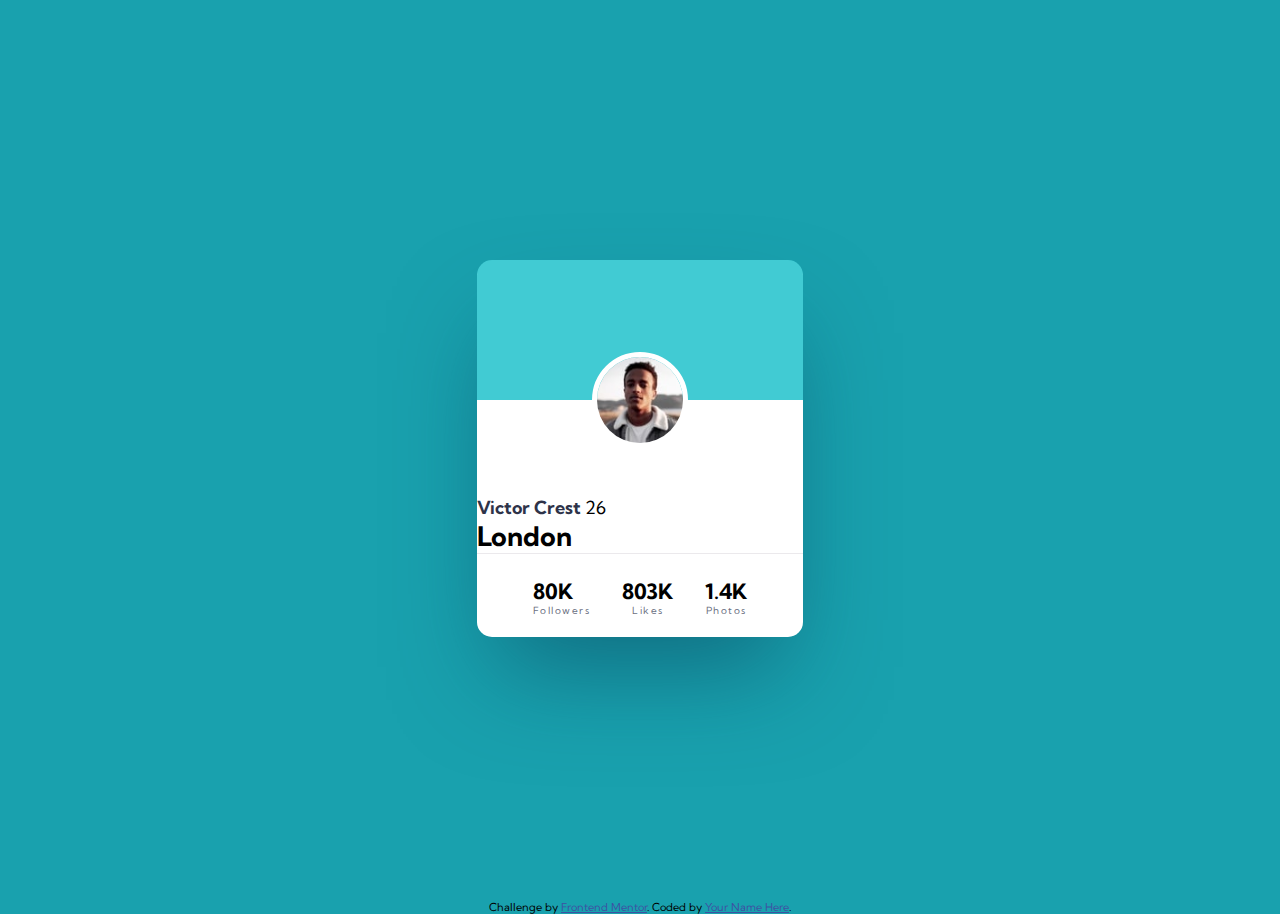
==== profile-card-component/index.html @ 4e278664 "beginning profile card" ====
<!DOCTYPE html>
<html lang="en">
  <head>
    <meta charset="UTF-8" />
    <meta name="viewport" content="width=device-width, initial-scale=1.0" />
    <!-- displays site properly based on user's device -->

    <link
      rel="icon"
      type="image/png"
      sizes="32x32"
      href="./images/favicon-32x32.png"
    />
    <link rel="stylesheet" href="style.css" />

    <title>Frontend Mentor | Profile card component</title>

    <!-- Feel free to remove these styles or customize in your own stylesheet 👍 -->
    <style>
      .attribution {
        font-size: 11px;
        text-align: center;
      }
      .attribution a {
        color: hsl(228, 45%, 44%);
      }
    </style>
  </head>
  <body>
    <!-- <div class="bg-circle upper-circle"></div> -->
    <div class="container">
      <div class="profile-card">
        <div class="profile-header"></div>
        <img
          src="./images/image-victor.jpg"
          alt="Victor Crest"
          class="profile-picture"
        />
        <div class="profile-info">
          <h1>Victor Crest</h1>
          <span>26</span>
          <h2>London</h2>
        </div>
        <div class="profile-stats">
          <h3>80K <span>Followers</span></h3>
          <h3>803K <span>Likes</span></h3>
          <h3>1.4K <span>Photos</span></h3>
        </div>
      </div>
    </div>
    <!-- <div class="bg-circle lower-circle"></div> -->
    <div class="attribution">
      Challenge by
      <a href="https://www.frontendmentor.io?ref=challenge" target="_blank"
        >Frontend Mentor</a
      >. Coded by <a href="#">Your Name Here</a>.
    </div>
  </body>
</html>
---- profile-card-component/style.css ----
@import url("https://fonts.googleapis.com/css2?family=Inter:wght@400;600;700&family=Kumbh+Sans:wght@400;700&display=swap");

root {
  --dark-cyan: hsl(185, 75%, 39%);
  --dark-blue: hsl(229, 23%, 23%);
  --dark-gray: hsl(227, 10%, 46%);
  --gray: hsl(0, 0%, 59%);
}

*,
::before,
::after {
  box-sizing: border-box;
  margin: 0;
  padding: 0;
}

body {
  font-family: "Kumbh Sans", sans-serif;
  font-size: 18px;
  background-color: #19a1ae;
}

.container {
  display: flex;
  align-items: center;
  justify-content: center;
  min-height: 100vh;
}

.profile-card {
  width: 326px;
  height: 374px;
  border-radius: 15px;
  background: #fff;
  box-shadow: 0px 50px 100px -20px rgba(8, 70, 94, 0.58);
  display: flex;
  flex-direction: column;
  align-items: space-between;
  justify-content: center;
}

.profile-header {
  height: 140px;
  flex-shrink: 0;
  /* justify-self: flex-start; */
  background-color: #41cbd3;
  border-radius: 15px 15px 0px 0px;
}

.profile-picture {
  transform: translateY(-50%);
  border-radius: 50%;
  border: 5px solid #fff;
  width: 96px;
  height: 96px;
  flex-shrink: 0;
  align-self: center;
}

h1 {
  font-size: 18px;
  color: #2e3349;
  text-align: center;
  font-style: normal;
  font-weight: 700;
  line-height: normal;
  display: inline-block;
}

.profile-info {
  /* display: flex; */
}

.profile-stats {
  border-top: 1px solid #ebe9ec;
  display: flex;
  height: 88px;
  justify-content: space-evenly;
  padding: 24px;
}

.profile-stats h3 {
  display: inline-block;
}

.profile-stats span {
  display: block;
  color: #6b7082;
  text-align: center;
  font-size: 10px;
  font-style: normal;
  font-weight: 400;
  line-height: normal;
  letter-spacing: 1.5px;
}
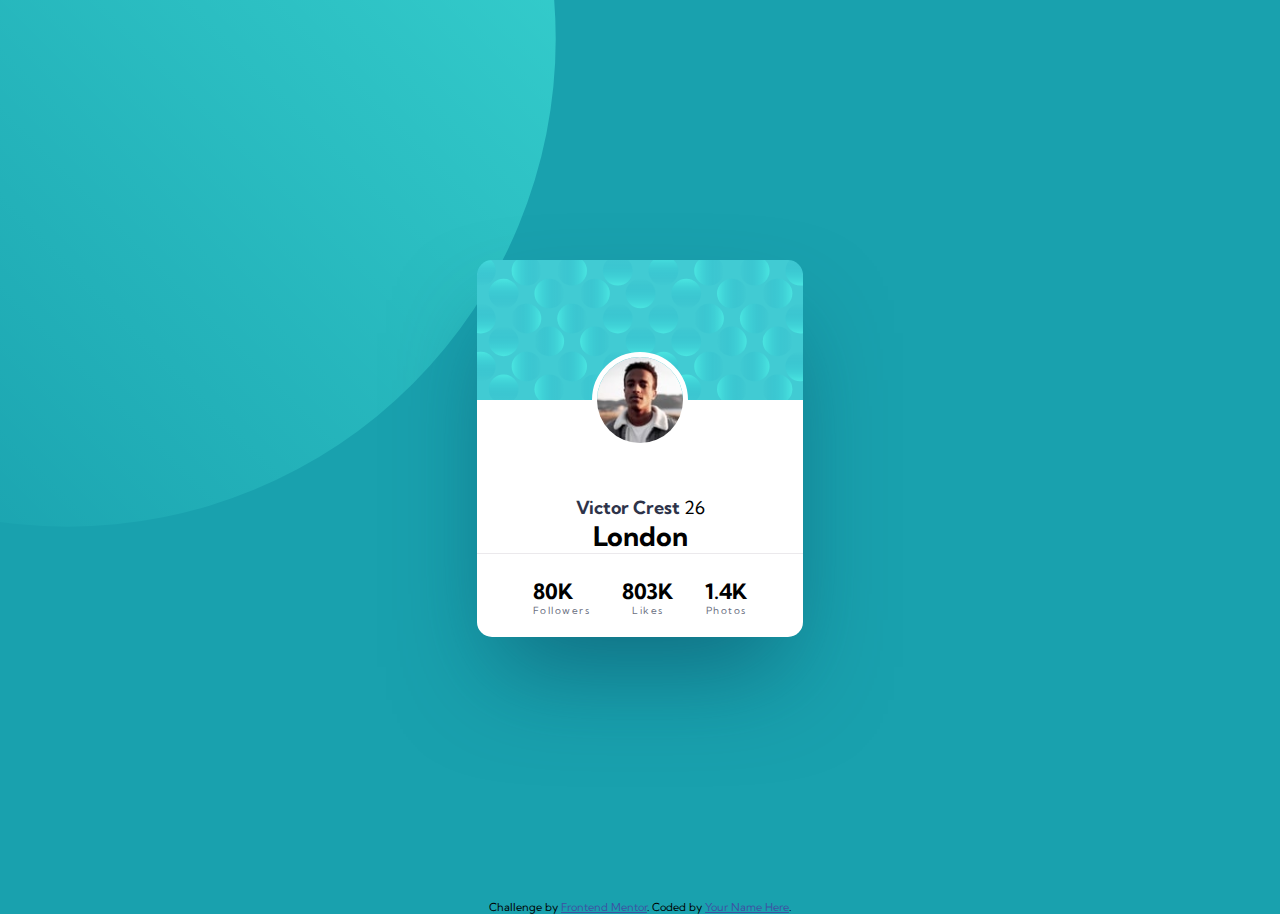
==== commit 256f44ad: "backgrounds" ====
--- a/profile-card-component/index.html
+++ b/profile-card-component/index.html
@@ -27,7 +27,7 @@
     </style>
   </head>
   <body>
-    <!-- <div class="bg-circle upper-circle"></div> -->
+    <div class="bg-circle upper-circle"></div>
     <div class="container">
       <div class="profile-card">
         <div class="profile-header"></div>
--- a/profile-card-component/style.css
+++ b/profile-card-component/style.css
@@ -19,6 +19,7 @@
   font-family: "Kumbh Sans", sans-serif;
   font-size: 18px;
   background-color: #19a1ae;
+  overflow: hidden;
 }
 
 .container {
@@ -45,6 +46,7 @@
   flex-shrink: 0;
   /* justify-self: flex-start; */
   background-color: #41cbd3;
+  background-image: url("./images/bg-pattern-card.svg");
   border-radius: 15px 15px 0px 0px;
 }
 
@@ -69,7 +71,8 @@
 }
 
 .profile-info {
-  /* display: flex; */
+  text-align: center;
+  align-self: center;
 }
 
 .profile-stats {
@@ -94,3 +97,28 @@
   line-height: normal;
   letter-spacing: 1.5px;
 }
+
+.bg-circle {
+  width: 978px;
+  height: 976px;
+
+  border-radius: 978px;
+  opacity: 0.5;
+  background: linear-gradient(180deg, rgba(9, 137, 180, 0) 0%, #53ffee 99.94%);
+  position: absolute;
+  z-index: -1;
+}
+
+.upper-circle {
+  top: -50%;
+  left: -33%;
+  transform: rotate(-135deg);
+}
+
+.lower-circle {
+  bottom: -60%;
+  right: -33%;
+  border-radius: 978px;
+  opacity: 0.25;
+  background: linear-gradient(180deg, rgba(9, 137, 180, 0) 0%, #53ffee 99.94%);
+}
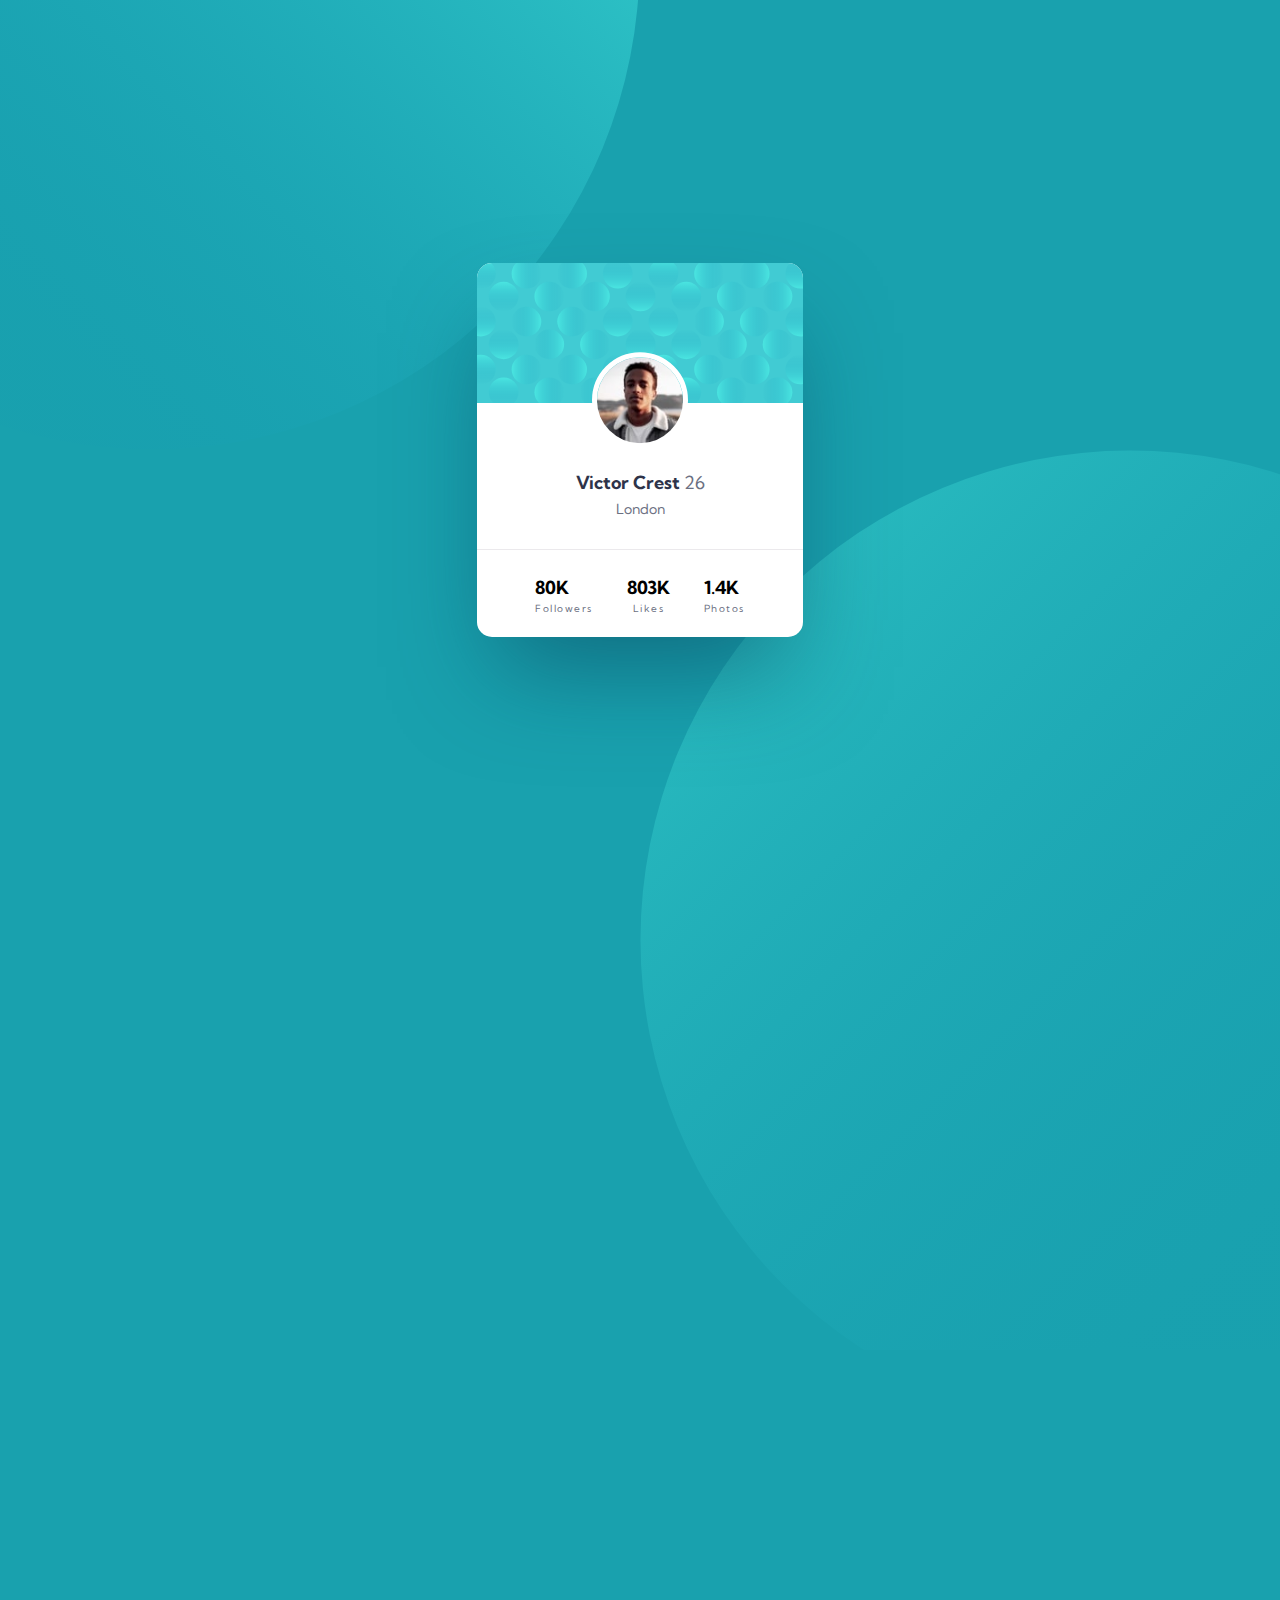
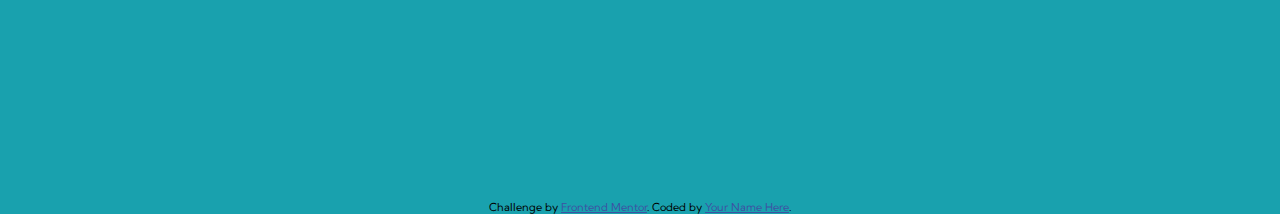
==== commit 127261da: "updates styles and background" ====
--- a/profile-card-component/index.html
+++ b/profile-card-component/index.html
@@ -1,59 +1,56 @@
 <!DOCTYPE html>
 <html lang="en">
-  <head>
-    <meta charset="UTF-8" />
-    <meta name="viewport" content="width=device-width, initial-scale=1.0" />
-    <!-- displays site properly based on user's device -->
 
-    <link
-      rel="icon"
-      type="image/png"
-      sizes="32x32"
-      href="./images/favicon-32x32.png"
-    />
-    <link rel="stylesheet" href="style.css" />
+<head>
+  <meta charset="UTF-8" />
+  <meta name="viewport" content="width=device-width, initial-scale=1.0" />
+  <link rel="icon" type="image/png" sizes="32x32" href="./images/favicon-32x32.png" />
+  <link rel="stylesheet" href="style.css" />
 
-    <title>Frontend Mentor | Profile card component</title>
+  <title>Frontend Mentor | Profile card component</title>
 
-    <!-- Feel free to remove these styles or customize in your own stylesheet 👍 -->
-    <style>
-      .attribution {
-        font-size: 11px;
-        text-align: center;
-      }
-      .attribution a {
-        color: hsl(228, 45%, 44%);
-      }
-    </style>
-  </head>
-  <body>
-    <div class="bg-circle upper-circle"></div>
-    <div class="container">
-      <div class="profile-card">
-        <div class="profile-header"></div>
-        <img
-          src="./images/image-victor.jpg"
-          alt="Victor Crest"
-          class="profile-picture"
-        />
-        <div class="profile-info">
-          <h1>Victor Crest</h1>
-          <span>26</span>
-          <h2>London</h2>
-        </div>
-        <div class="profile-stats">
-          <h3>80K <span>Followers</span></h3>
-          <h3>803K <span>Likes</span></h3>
-          <h3>1.4K <span>Photos</span></h3>
-        </div>
+  <!-- Feel free to remove these styles or customize in your own stylesheet 👍 -->
+  <style>
+    .attribution {
+      font-size: 11px;
+      text-align: center;
+    }
+
+    .attribution a {
+      color: hsl(228, 45%, 44%);
+    }
+  </style>
+</head>
+
+<body>
+
+  <div class="container">
+    <div class="profile-card">
+      <div class="profile-header">
+        <img src="./images/image-victor.jpg" alt="Victor Crest" class="profile-picture" />
+      </div>
+
+      <div class="profile-info">
+        <h1>Victor Crest <span>26</span></h1>
+
+        <p>London</p>
+      </div>
+      <div class="profile-stats">
+        <h3>80K <span>Followers</span></h3>
+        <h3>803K <span>Likes</span></h3>
+        <h3>1.4K <span>Photos</span></h3>
       </div>
     </div>
-    <!-- <div class="bg-circle lower-circle"></div> -->
-    <div class="attribution">
-      Challenge by
-      <a href="https://www.frontendmentor.io?ref=challenge" target="_blank"
-        >Frontend Mentor</a
-      >. Coded by <a href="#">Your Name Here</a>.
-    </div>
-  </body>
+  </div>
+  <div class="background">
+    <div class="bg-circle upper-circle"></div>
+    <div class="bg-circle lower-circle"></div>
+  </div>
+  <div class="attribution">
+    Challenge by
+    <a href="https://www.frontendmentor.io?ref=challenge" target="_blank">Frontend Mentor</a>. Coded by <a href="#">Your
+      Name Here</a>.
+  </div>
+</body>
+
 </html>
--- a/profile-card-component/style.css
+++ b/profile-card-component/style.css
@@ -38,20 +38,25 @@
   display: flex;
   flex-direction: column;
   align-items: space-between;
-  justify-content: center;
+  justify-content: space-between;
 }
 
 .profile-header {
   height: 140px;
   flex-shrink: 0;
-  /* justify-self: flex-start; */
+  justify-self: flex-start;
   background-color: #41cbd3;
   background-image: url("./images/bg-pattern-card.svg");
+  background-size: cover;
+  background-repeat: no-repeat;
   border-radius: 15px 15px 0px 0px;
 }
 
 .profile-picture {
-  transform: translateY(-50%);
+  position: relative;
+  top: 50%;
+  left: 50%;
+  transform: translate(-50%, 20%);
   border-radius: 50%;
   border: 5px solid #fff;
   width: 96px;
@@ -60,23 +65,41 @@
   align-self: center;
 }
 
-h1 {
+.profile-info {
+  padding-top: 40px;
+  text-align: center;
+  /* align-self: center; */
+  line-height: 1.5em;
+  color: #6b7082;
+  /* display: flex;
+  flex-direction: column;
+  align-items: center;
+  justify-content: center; */
+}
+
+.profile-info h1 {
   font-size: 18px;
+  display: inline-block;
   color: #2e3349;
-  text-align: center;
+  /* text-align: center; */
   font-style: normal;
   font-weight: 700;
-  line-height: normal;
+  /* line-height: normal; */
   display: inline-block;
 }
 
-.profile-info {
-  text-align: center;
-  align-self: center;
+.profile-info h1 span {
+  font-weight: 400;
+  color: #6b7082;
+}
+
+.profile-info p {
+  font-size: 14px;
 }
 
 .profile-stats {
   border-top: 1px solid #ebe9ec;
+  display: inline-block;
   display: flex;
   height: 88px;
   justify-content: space-evenly;
@@ -84,7 +107,9 @@
 }
 
 .profile-stats h3 {
+  font-size: 18px;
   display: inline-block;
+  line-height: 1.5em;
 }
 
 .profile-stats span {
@@ -94,31 +119,77 @@
   font-size: 10px;
   font-style: normal;
   font-weight: 400;
-  line-height: normal;
+  line-height: 1.5em;
   letter-spacing: 1.5px;
 }
 
+.background {
+  display: flex;
+  flex-direction: column;
+  justify-content: center;
+  align-items: center;
+  width: 100vw;
+  height: 100vh;
+  /* position: relative; */
+  overflow: hidden;
+}
+
 .bg-circle {
+  position: absolute;
+  /* width: 978px; */
+  /* height: 976px; */
+  /* background-size: auto; */
+  /* width: 50%; */
+  /* border-radius: 978px; */
+  width: 100vw;
+  height: 100vh;
+  background-size: auto;
+  transform: translate(-50%, -50%);
+  z-index: -1;
+}
+
+.upper-circle {
+  background: url(./images/bg-pattern-top.svg) no-repeat bottom right;
+  /* background-size: auto; */
+  top: 0;
+  left: 0;
+  /* transform: translate(-50%, -50%); */
+  /* transform: translateY(-50%); */
+  /* transform: rotate(-135deg); */
+}
+
+.lower-circle {
+  background: url(./images/bg-pattern-bottom.svg) no-repeat top left;
+  top: 100%;
+  left: 100%;
+  /* transform: translate(-50%, -50%); */
+  /* transform: rotate(45deg); */
+}
+
+/* .profile-card::before,
+.profile-card::after {
+  content: "";
   width: 978px;
   height: 976px;
-
   border-radius: 978px;
   opacity: 0.5;
-  background: linear-gradient(180deg, rgba(9, 137, 180, 0) 0%, #53ffee 99.94%);
+  background: linear-gradient(
+    180deg,
+    rgba(9, 137, 180, 0) 0.78%,
+    #53ffee 99.94%
+  );
   position: absolute;
   z-index: -1;
 }
 
-.upper-circle {
-  top: -50%;
-  left: -33%;
+.profile-card::before {
+  top: -70%;
+  left: -20%;
   transform: rotate(-135deg);
 }
 
-.lower-circle {
-  bottom: -60%;
-  right: -33%;
-  border-radius: 978px;
-  opacity: 0.25;
-  background: linear-gradient(180deg, rgba(9, 137, 180, 0) 0%, #53ffee 99.94%);
-}
+.profile-card::after {
+  top: 50%;
+  right: -15%;
+  transform: rotate(45deg);
+} */
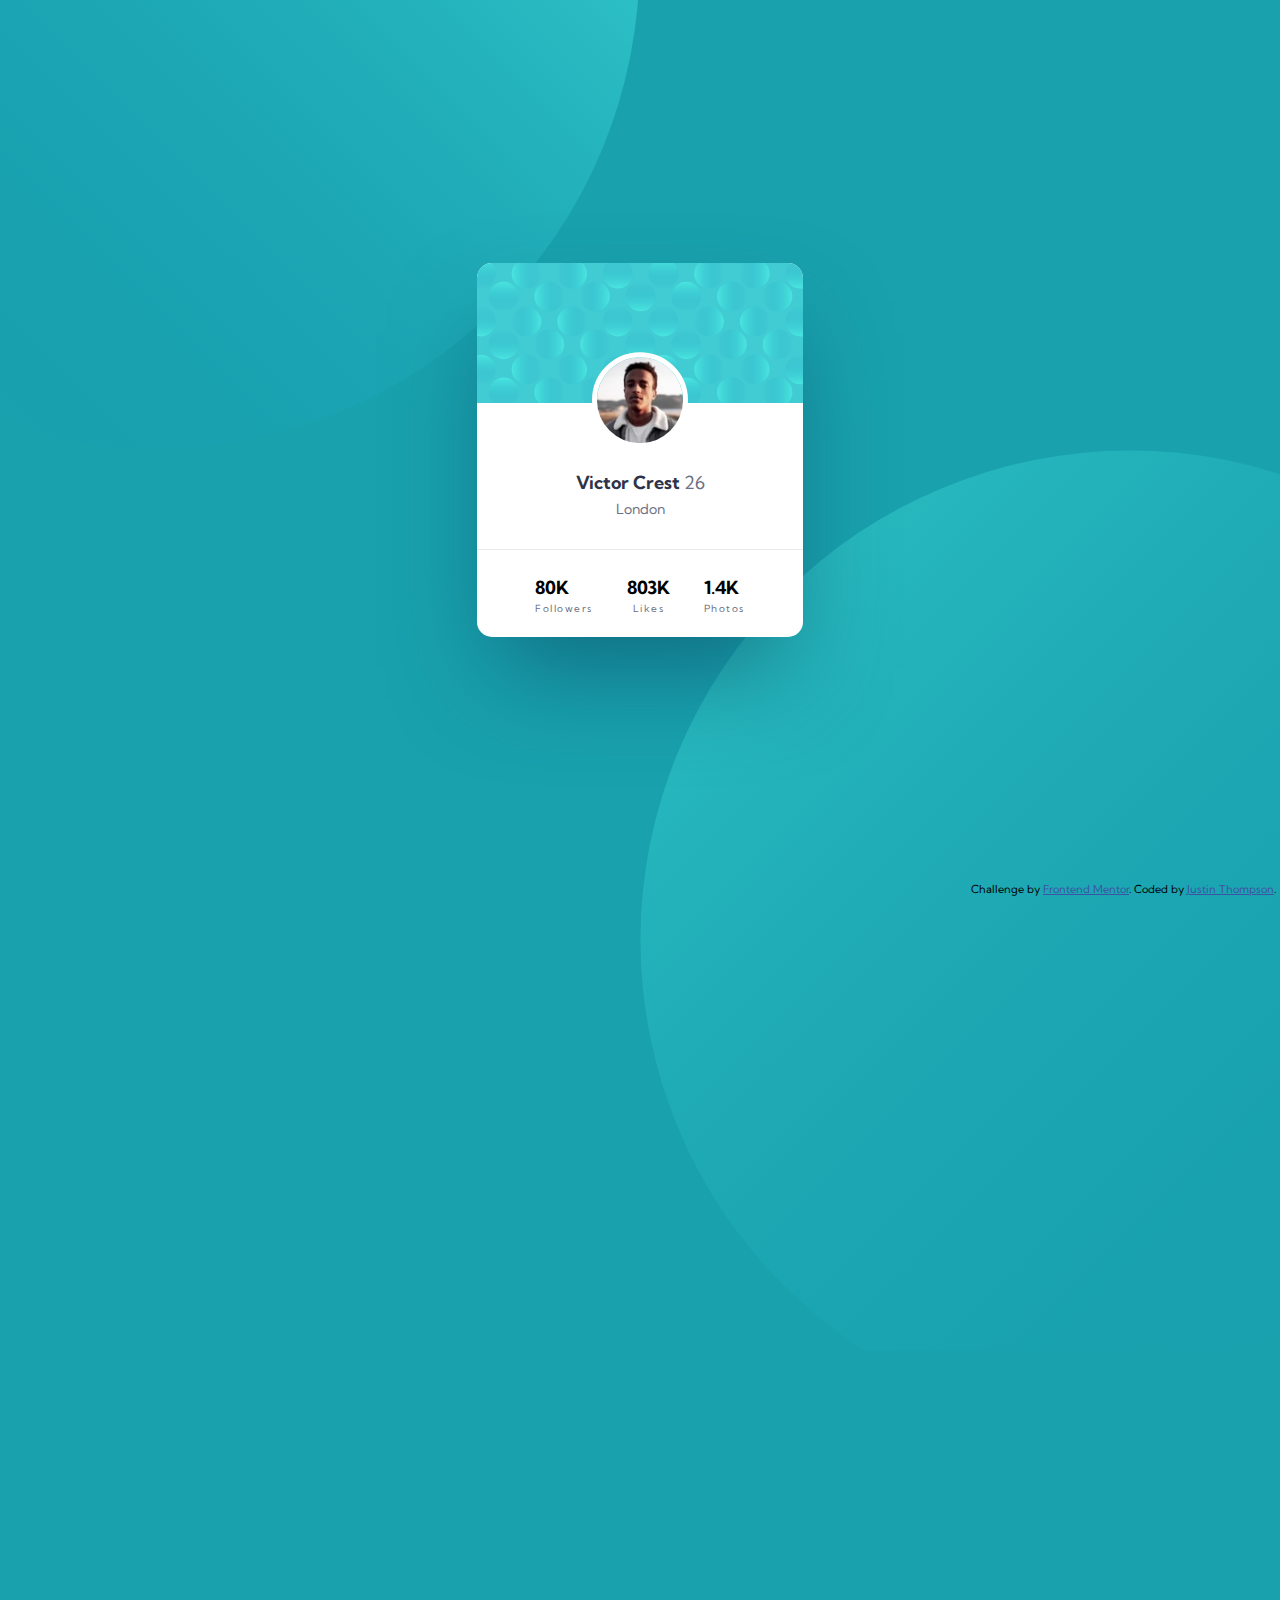
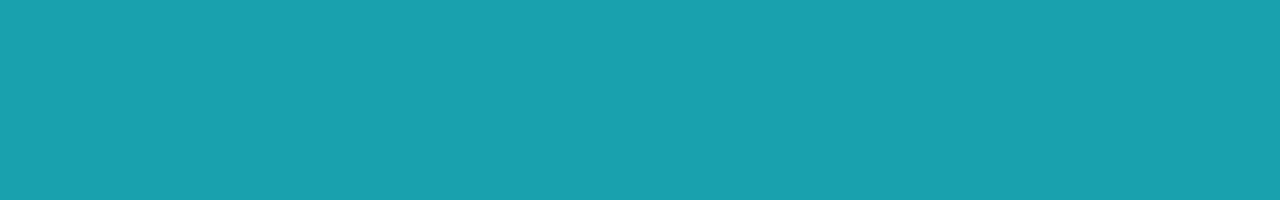
==== commit 6cb36643: "Publishing Profile Card Challenge" ====
--- a/profile-card-component/index.html
+++ b/profile-card-component/index.html
@@ -6,24 +6,10 @@
   <meta name="viewport" content="width=device-width, initial-scale=1.0" />
   <link rel="icon" type="image/png" sizes="32x32" href="./images/favicon-32x32.png" />
   <link rel="stylesheet" href="style.css" />
-
   <title>Frontend Mentor | Profile card component</title>
-
-  <!-- Feel free to remove these styles or customize in your own stylesheet 👍 -->
-  <style>
-    .attribution {
-      font-size: 11px;
-      text-align: center;
-    }
-
-    .attribution a {
-      color: hsl(228, 45%, 44%);
-    }
-  </style>
 </head>
 
 <body>
-
   <div class="container">
     <div class="profile-card">
       <div class="profile-header">
@@ -42,15 +28,16 @@
       </div>
     </div>
   </div>
+  <div class="attribution">
+    Challenge by
+    <a href="https://www.frontendmentor.io?ref=challenge" target="_blank">Frontend Mentor</a>. Coded by <a
+      href="https://github.com/devjusty">Justin
+      Thompson</a>.
+  </div>
   <div class="background">
     <div class="bg-circle upper-circle"></div>
     <div class="bg-circle lower-circle"></div>
   </div>
-  <div class="attribution">
-    Challenge by
-    <a href="https://www.frontendmentor.io?ref=challenge" target="_blank">Frontend Mentor</a>. Coded by <a href="#">Your
-      Name Here</a>.
-  </div>
 </body>
 
 </html>
--- a/profile-card-component/style.css
+++ b/profile-card-component/style.css
@@ -37,14 +37,12 @@
   box-shadow: 0px 50px 100px -20px rgba(8, 70, 94, 0.58);
   display: flex;
   flex-direction: column;
-  align-items: space-between;
   justify-content: space-between;
 }
 
 .profile-header {
   height: 140px;
   flex-shrink: 0;
-  justify-self: flex-start;
   background-color: #41cbd3;
   background-image: url("./images/bg-pattern-card.svg");
   background-size: cover;
@@ -61,30 +59,20 @@
   border: 5px solid #fff;
   width: 96px;
   height: 96px;
-  flex-shrink: 0;
-  align-self: center;
 }
 
 .profile-info {
   padding-top: 40px;
   text-align: center;
-  /* align-self: center; */
   line-height: 1.5em;
   color: #6b7082;
-  /* display: flex;
-  flex-direction: column;
-  align-items: center;
-  justify-content: center; */
 }
 
 .profile-info h1 {
   font-size: 18px;
-  display: inline-block;
   color: #2e3349;
-  /* text-align: center; */
   font-style: normal;
   font-weight: 700;
-  /* line-height: normal; */
   display: inline-block;
 }
 
@@ -99,7 +87,6 @@
 
 .profile-stats {
   border-top: 1px solid #ebe9ec;
-  display: inline-block;
   display: flex;
   height: 88px;
   justify-content: space-evenly;
@@ -130,17 +117,11 @@
   align-items: center;
   width: 100vw;
   height: 100vh;
-  /* position: relative; */
   overflow: hidden;
 }
 
 .bg-circle {
   position: absolute;
-  /* width: 978px; */
-  /* height: 976px; */
-  /* background-size: auto; */
-  /* width: 50%; */
-  /* border-radius: 978px; */
   width: 100vw;
   height: 100vh;
   background-size: auto;
@@ -150,46 +131,25 @@
 
 .upper-circle {
   background: url(./images/bg-pattern-top.svg) no-repeat bottom right;
-  /* background-size: auto; */
   top: 0;
   left: 0;
-  /* transform: translate(-50%, -50%); */
-  /* transform: translateY(-50%); */
-  /* transform: rotate(-135deg); */
 }
 
 .lower-circle {
   background: url(./images/bg-pattern-bottom.svg) no-repeat top left;
   top: 100%;
   left: 100%;
-  /* transform: translate(-50%, -50%); */
-  /* transform: rotate(45deg); */
 }
 
-/* .profile-card::before,
-.profile-card::after {
-  content: "";
-  width: 978px;
-  height: 976px;
-  border-radius: 978px;
-  opacity: 0.5;
-  background: linear-gradient(
-    180deg,
-    rgba(9, 137, 180, 0) 0.78%,
-    #53ffee 99.94%
-  );
+.attribution {
   position: absolute;
-  z-index: -1;
+  bottom: 0;
+  right: 0;
+  padding: 4px;
+  font-size: 11px;
+  text-align: center;
 }
 
-.profile-card::before {
-  top: -70%;
-  left: -20%;
-  transform: rotate(-135deg);
+.attribution a {
+  color: hsl(228, 45%, 44%);
 }
-
-.profile-card::after {
-  top: 50%;
-  right: -15%;
-  transform: rotate(45deg);
-} */
